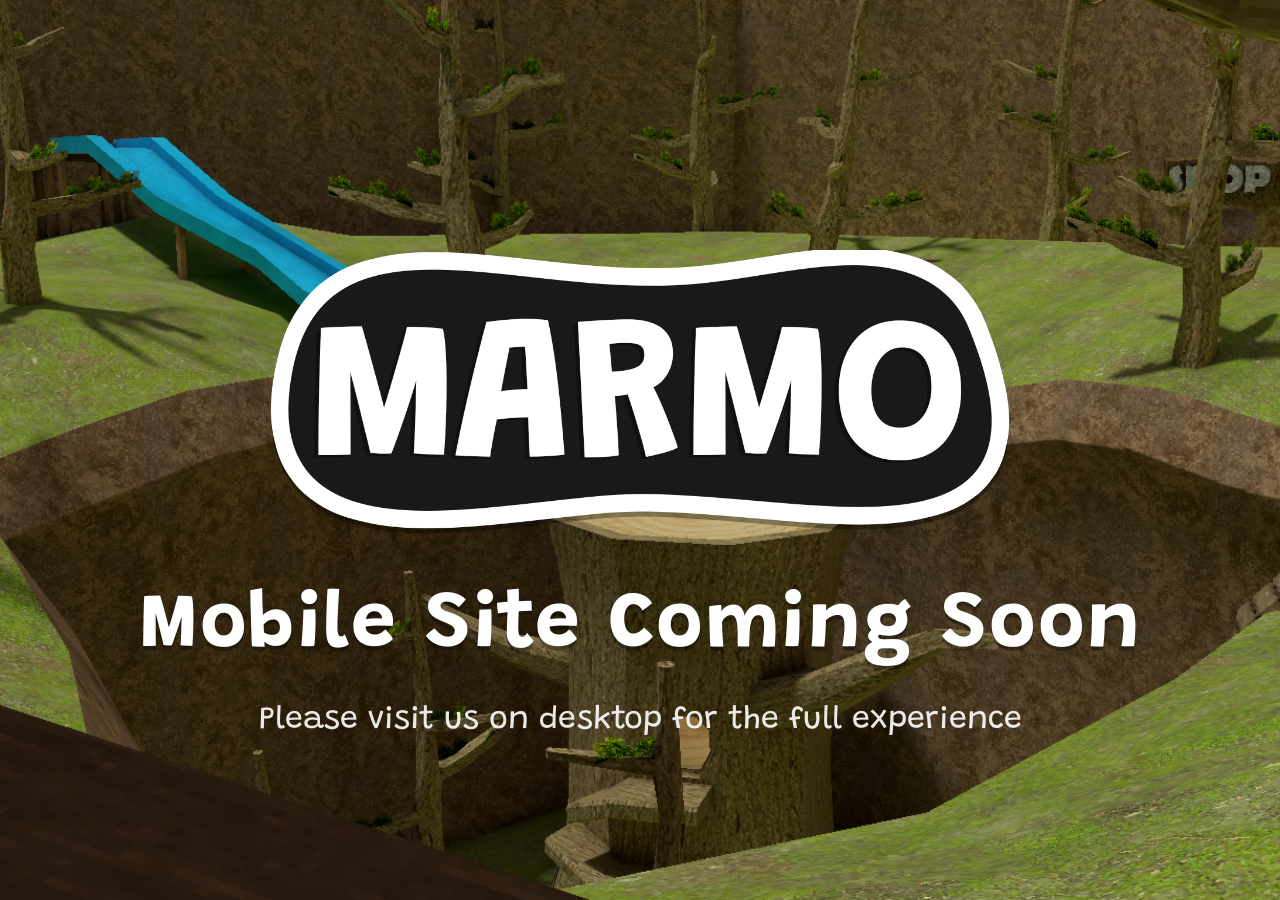
==== mobile.html @ 12806ed4 "initial" ====
<!DOCTYPE html>
<html lang="en">
<head>
    <meta charset="UTF-8">
    <meta name="viewport" content="width=device-width, initial-scale=1.0">
    <title>MARMO</title>
    <link rel="stylesheet" href="styles.css">

</head>
<body>
    <div class="content">
        <div class="mobile-message">
            <img class="big-logo" src="assets/MarmoLogo.png" alt="logo">
            <h1>Mobile Site Coming Soon</h1>
            <p>Please visit us on desktop for the full experience</p>
        </div>
    </div>
</body>
</html>
---- styles.css ----
@font-face {
    font-family: main;
    src: url(fonts/logo\ font.ttf);
}
html {
  scroll-behavior: smooth;
  cursor: none;
}

body {
    background-color: rgb(41, 70, 40);
    margin: 0;
    background-image: url(assets/forest.png);
    background-position: center;
    background-repeat: no-repeat;
    background-size: cover;
    background-attachment: fixed;
    font-family: main;
    cursor: none;

}

.nav-bar{
    cursor: none;
    padding: 20px;
    background-color: rgb(22, 22, 22);
    display: flex;
    text-align: center;
    gap: 30px;
    justify-content: center;
    align-items: center;
    width: 100%;
    position: fixed;
    top: 0;
    left: 0;
    margin-top: 0;
    z-index: 1000;
}

.nav-item {
    color: white;
    text-decoration: none;
    text-align: center;
    font-size: 25px;
    cursor: none;
    transition: 0.2s ease-out;
}

.nav-item:hover{
    transform: scale(1.03);
}


.nav-list {
    display: flex;
    gap: 20px;
}
.nav-logo{
    width: 120px;
    cursor: none;
    transition: 0.2s ease-out;
}
.nav-logo:hover{
    transform: scale(1.03);
}

.big-logo {
    width: 750px;
    display: block;
    margin: 0 auto;
    margin-top: 250px;
    margin-bottom: 100px;
    animation: logo-bounce 3s infinite ease-in-out;
    filter: drop-shadow(0px 5px 0px #0005);
}


.download-button {
    text-align: center;
    background-color: rgba(129, 128, 128, 0.445);
    width: 200px;
    margin: 0 auto;
    padding: 20px;
    border-radius: 30px;
    font-weight: bold;
    color: rgb(255, 255, 255);
    backdrop-filter: blur(5px);
    text-shadow: 0px 2px 0px rgba(0, 0, 0, 0.479);
    filter: drop-shadow(0px 3px 0px #0005);
    margin-bottom: 100px;
    transition: 0.2s ease-in-out;
}

.download-button:hover {
    color: rgb(0, 0, 0);
    transform: scale(1.01);
    background-color: rgba(255, 255, 255, 0.582); 
    box-shadow: 0px 4px 0x rgba(0, 0, 0, 0.514);
    transform: rotate(1deg);
}

.meta-logo {
    width: 225px;
    margin: 0 auto;
    display: block;
    filter: drop-shadow(0px 3px 0px #0005);
    opacity: 0.8;
    margin-bottom: 160px;
    transition: 0.2s ease-in-out;
}

.meta-logo:hover {
    opacity: 1;

}

.gallery {
    background: rgb(36, 36, 36);
    padding: 80px 0;
    color: white;
}

.gallery > h2 {
    margin: 0 0 60px 0;
    text-align: center;
    font-size: 60px;
    letter-spacing: 3px;
    text-shadow: 0px 4px 0px rgba(0, 0, 0, 0.3);
}

.gallery-container {
    display: grid;
    grid-template-columns: repeat(2, 1fr);
    gap: 30px;
    width: 70%;
    max-width: 1200px;
    margin: 0 auto;
    padding-bottom: 60px;
}

.gallery-item {
    width: 100%;
    aspect-ratio: 1.5 / 1;
    object-fit: cover;
    border-radius: 12px;
    box-shadow: 5px 8px 0px rgba(0, 0, 0, 0.4);
    transition: all 2s ease;
    border: 2px solid rgba(255, 255, 255, 0.1);
}

.gallery-item:hover {
    transform: translateY(-3px) scale(1.005);
    box-shadow: 8px 15px 0px rgba(0, 0, 0, 0.226);
    border-color: rgba(255, 255, 255, .2);
}



.about {
    background-color:  rgb(36, 36, 36);
    height: 1500px;
    color: white;
    width: 100%;
    display: block;
    text-align: center;

}

.about > h1 {
    padding-top: 70px;
    margin-top: 0;
    margin: 0 0 60px 0;
    font-size: 60px;
    letter-spacing: 3px;
    text-shadow: 0px 4px 0px rgba(0, 0, 0, 0.3);
}

.about-text {
    text-decoration: none;
    text-align: center;
    font-size: 30px;
    width: 40%;
    justify-content: center;
    justify-self: center;
    margin-bottom: 200px;
}

.contant {
    margin-bottom: 100px;
}

.contact > h1 {
    font-size: 60px;
    padding: 20px;
}
.contact-sub {
    font-size: 30px;
}
.contact-container {
    width: 50%;
    background-color: rgb(41, 41, 41);
    height: 200px;
    border-radius: 20px;
    box-shadow: 0px 5px 0px rgba(0, 0, 0, 0.315);
    display: flex;
    gap: 50px;
    justify-content: center;
    margin: 0 auto;
    align-items: center;


}

.contact-item {
    width: 100px;
    display: block;
    justify-self: center;
    align-self: center;
    font-size: 20px;
    
}

.contact-item > img {
    width: 100px;
    margin-bottom: 10px;
}

a {
    text-decoration: none;
    color: white;
}







.cursor-dot {
    width: 10px;
    height: 10px;
    background-color: white;
    border-radius: 50%;
    position: fixed;
    pointer-events: none;
    z-index: 9999;
    mix-blend-mode: difference;
    transform: translate(-50%, -50%);
}

.mobile-message {
    text-align: center;
    color: white;
    margin-top: 15rem;
    padding: 0 2rem;
}
    
.mobile-message .big-logo {
    margin-bottom: 3rem;
}
        
.mobile-message h1 {
    font-size: clamp(2.5rem, 10vw, 5rem);
    margin-bottom: 2rem;
    text-shadow: 0px 4px 0px rgba(0, 0, 0, 0.3);
    letter-spacing: 2px;
}
        
.mobile-message p {
    font-size: clamp(1.2rem, 5vw, 2rem);
    margin-bottom: 1rem;
    opacity: 0.9;
    line-height: 1.4;    
}



@media (max-width: 768px) {
    .gallery-container {
        grid-template-columns: 1fr;
        gap: 20px;
        width: 85%;
    }
    
    .gallery > h2 {
        font-size: 40px;
        margin-bottom: 40px;
    }
}


@keyframes logo-bounce {
    0% {
        transform: scale(1.0);
    }
    50% {
        transform: scale(1.02);
    }
    100%{
        transform: scale(1.0);
    }
}

.shake {
  animation: shake 0.5s;
}

@keyframes shake {
  0%, 100% { transform: translateX(0); }
  10%, 30%, 50%, 70%, 90% { transform: translate(-1px, 1px); }
  20%, 40%, 60%, 80% { transform: translate(1px,-1px); }
}
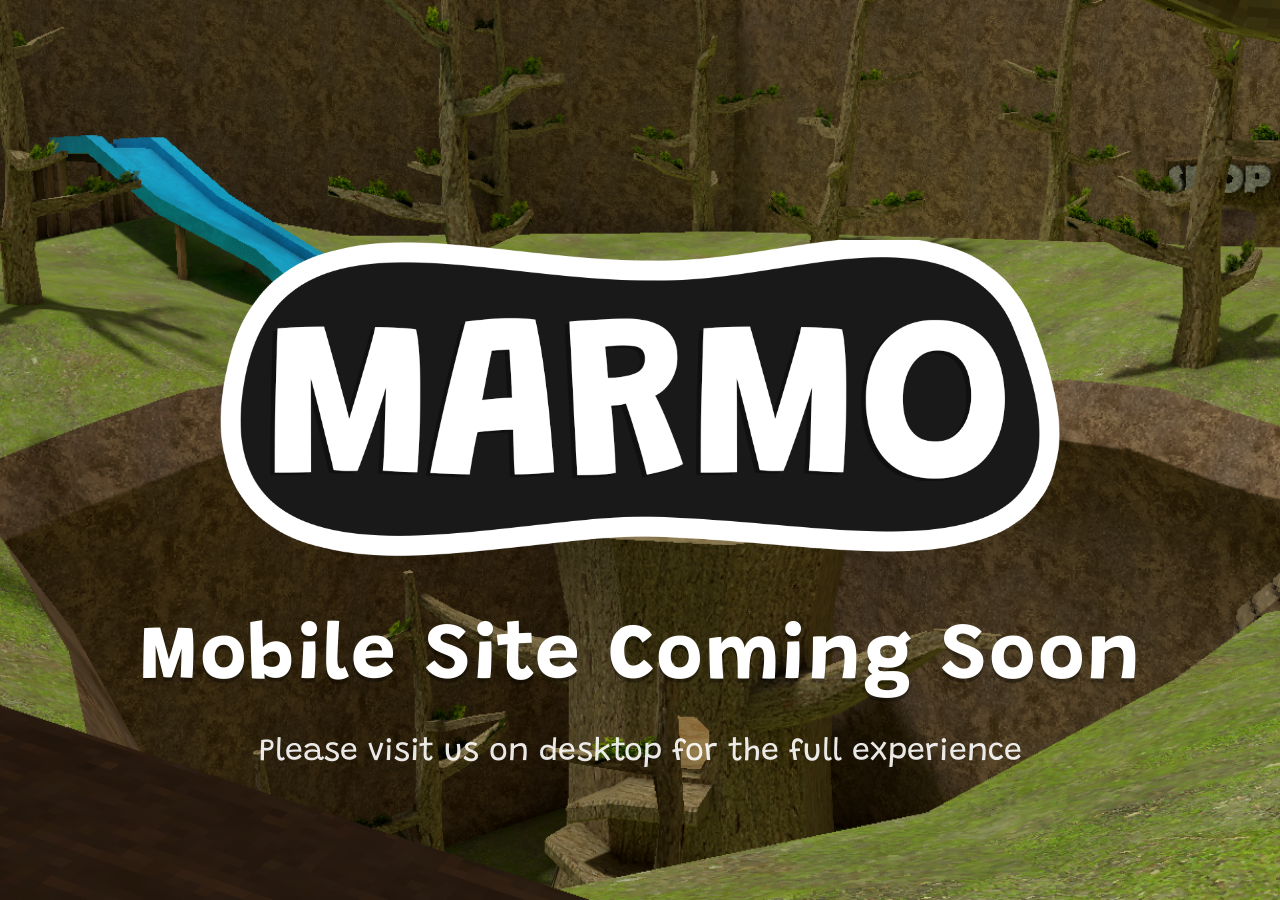
==== commit 87d2c9ea: "mopbile fix" ====
--- a/mobile.html
+++ b/mobile.html
@@ -10,7 +10,7 @@
 <body>
     <div class="content">
         <div class="mobile-message">
-            <img class="big-logo" src="assets/MarmoLogo.png" alt="logo">
+            <img class="big-logo-mobile" src="assets/MarmoLogo.png" alt="logo">
             <h1>Mobile Site Coming Soon</h1>
             <p>Please visit us on desktop for the full experience</p>
         </div>
--- a/styles.css
+++ b/styles.css
@@ -35,6 +35,7 @@
     left: 0;
     margin-top: 0;
     z-index: 1000;
+    box-shadow: 0px 2px 3px rgba(0, 0, 1, 0.5);
 }
 
 .nav-item {
@@ -78,7 +79,7 @@
 .download-button {
     text-align: center;
     background-color: rgba(129, 128, 128, 0.445);
-    width: 200px;
+    width: 300px;
     margin: 0 auto;
     padding: 20px;
     border-radius: 30px;
@@ -158,7 +159,7 @@
 
 .about {
     background-color:  rgb(36, 36, 36);
-    height: 1500px;
+    height: 1300px;
     color: white;
     width: 100%;
     display: block;
@@ -217,7 +218,12 @@
     justify-self: center;
     align-self: center;
     font-size: 20px;
-    
+    cursor: none;
+    transition: 0.2s ease-in-out;
+}
+
+.contact-item:hover{
+    transform: scale(1.05);
 }
 
 .contact-item > img {
@@ -272,6 +278,10 @@
     opacity: 0.9;
     line-height: 1.4;    
 }
+.big-logo-mobile {
+    width: 70%;
+}
+
 
 
 
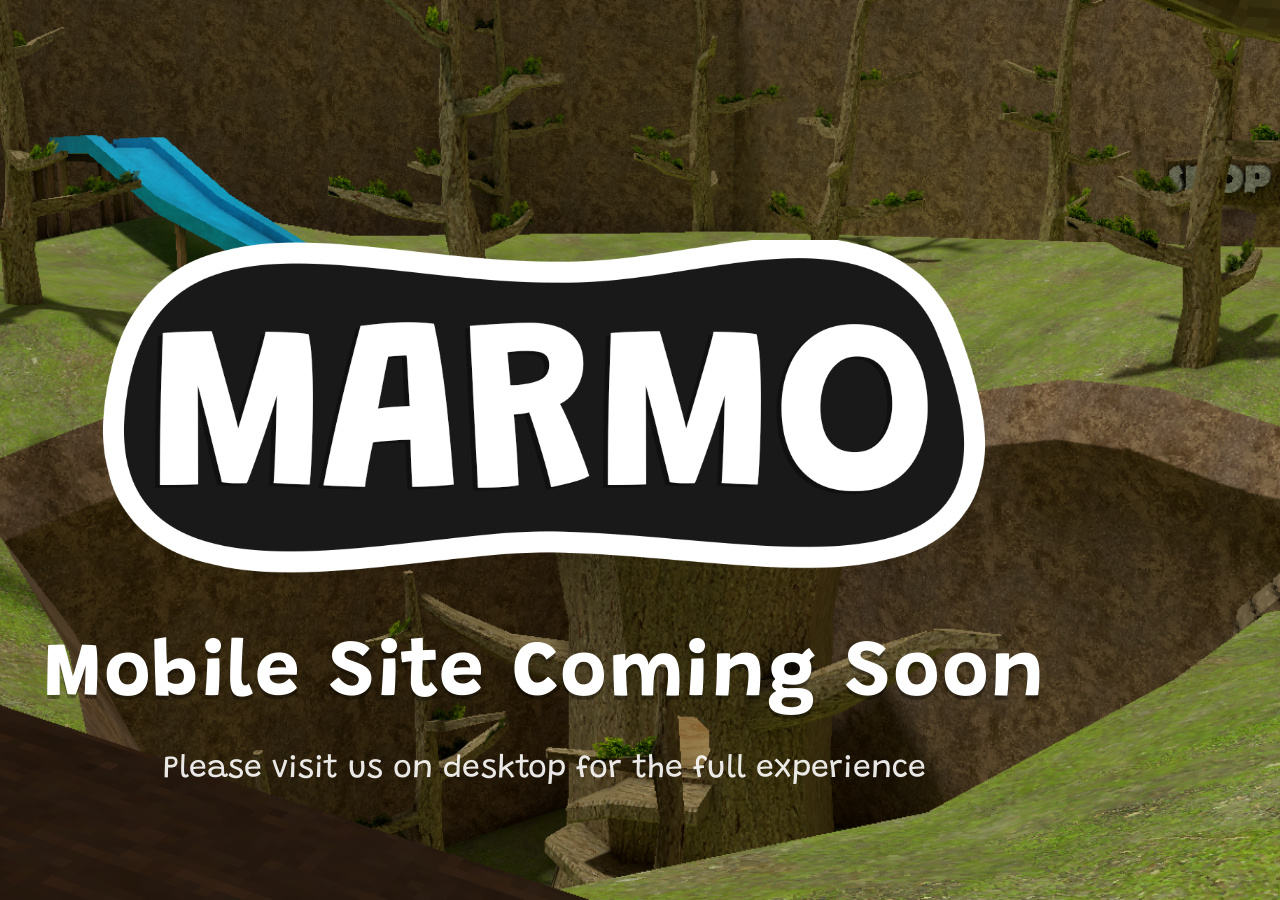
==== commit 57fb9107: "mobie" ====
--- a/mobile.html
+++ b/mobile.html
@@ -8,12 +8,12 @@
 
 </head>
 <body>
-    <div class="content">
+
         <div class="mobile-message">
             <img class="big-logo-mobile" src="assets/MarmoLogo.png" alt="logo">
             <h1>Mobile Site Coming Soon</h1>
             <p>Please visit us on desktop for the full experience</p>
         </div>
-    </div>
+
 </body>
 </html>
--- a/styles.css
+++ b/styles.css
@@ -259,6 +259,7 @@
     color: white;
     margin-top: 15rem;
     padding: 0 2rem;
+    width: 80vw;
 }
     
 .mobile-message .big-logo {
@@ -279,7 +280,7 @@
     line-height: 1.4;    
 }
 .big-logo-mobile {
-    width: 70%;
+    width: 70vw;
 }
 
 
